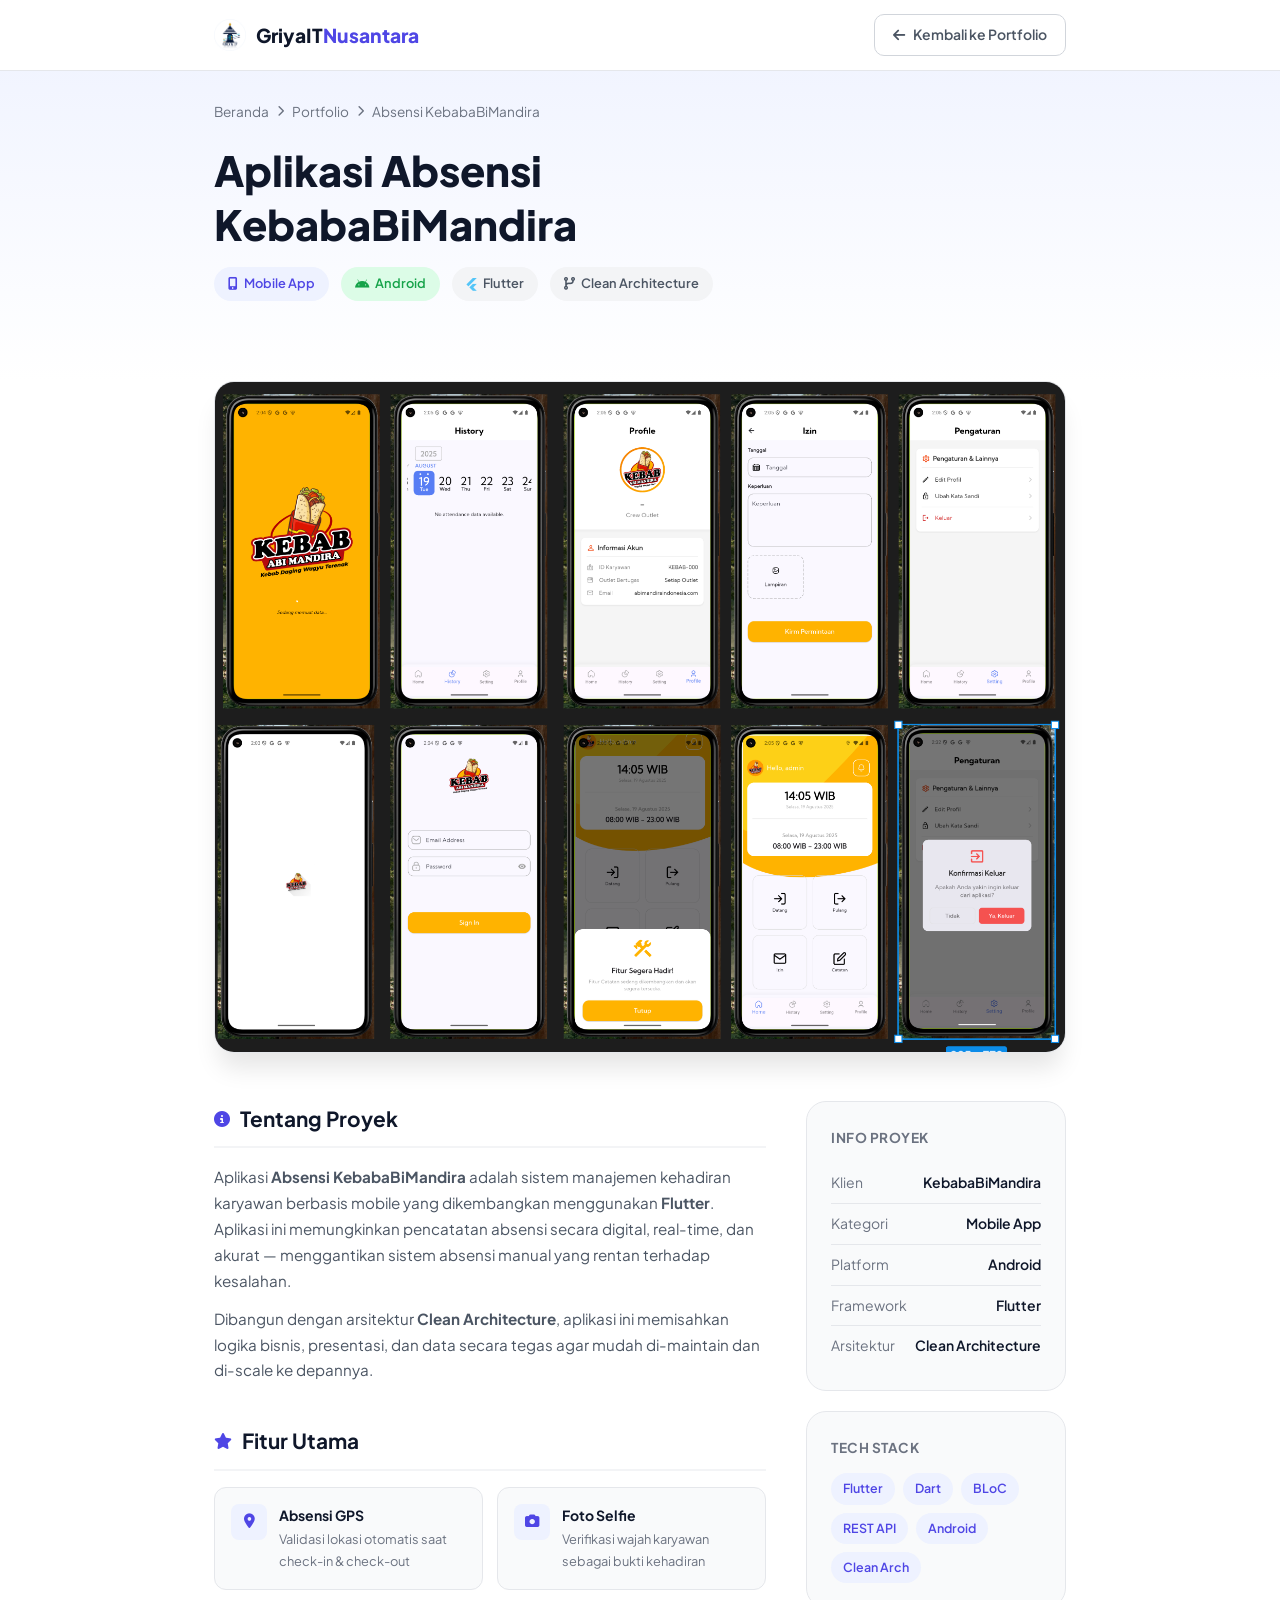
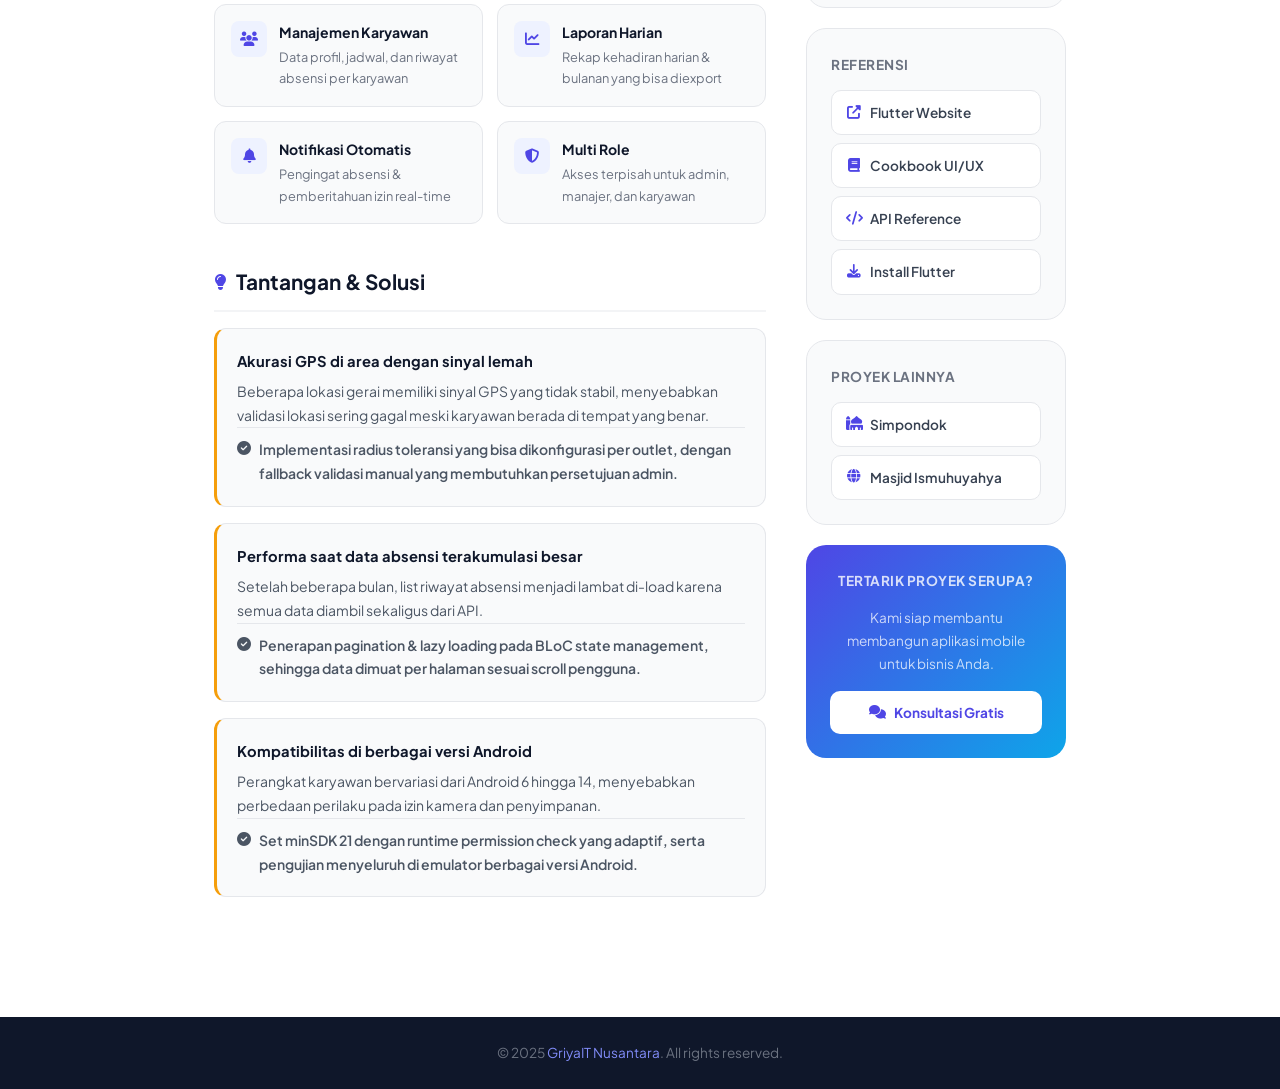
==== portfolio/abimandira.html @ e1f651b3 "first commit" ====
<!doctype html>
<html lang="id">
  <head>
    <meta charset="UTF-8" />
    <meta name="viewport" content="width=device-width, initial-scale=1.0" />
    <title>Absensi KebabaBiMandira — Detail Portfolio | GriyaIT Nusantara</title>
    <meta name="description" content="Aplikasi absensi karyawan berbasis Flutter untuk KebabaBiMandira. Mendukung Android & iOS dengan fitur GPS, kamera, dan laporan real-time." />
    <link rel="icon" type="image/png" href="../assets/icons/logoGriyaItNusantara.png" />
    <link rel="preconnect" href="https://fonts.googleapis.com" />
    <link rel="preconnect" href="https://fonts.gstatic.com" crossorigin />
    <link href="https://fonts.googleapis.com/css2?family=Plus+Jakarta+Sans:wght@400;500;600;700;800&display=swap" rel="stylesheet" />
    <link rel="stylesheet" href="https://cdnjs.cloudflare.com/ajax/libs/font-awesome/6.5.1/css/all.min.css" />
    <style>
      :root {
        --primary: #4f46e5;
        --primary-dark: #4338ca;
        --primary-light: #818cf8;
        --primary-bg: #eef2ff;
        --secondary: #0ea5e9;
        --accent: #f59e0b;
        --dark: #0f172a;
        --dark-2: #1e293b;
        --gray-700: #374151;
        --gray-600: #4b5563;
        --gray-500: #6b7280;
        --gray-400: #9ca3af;
        --gray-300: #d1d5db;
        --gray-200: #e5e7eb;
        --gray-100: #f3f4f6;
        --gray-50: #f9fafb;
        --white: #ffffff;
        --gradient: linear-gradient(135deg, #4f46e5 0%, #0ea5e9 100%);
        --shadow: 0 4px 6px -1px rgba(0,0,0,0.1);
        --shadow-lg: 0 20px 25px -5px rgba(0,0,0,0.1);
        --radius: 12px;
        --radius-lg: 20px;
        --transition: all 0.3s ease;
      }

      *, *::before, *::after { margin: 0; padding: 0; box-sizing: border-box; }

      body {
        font-family: 'Plus Jakarta Sans', -apple-system, sans-serif;
        color: var(--gray-700);
        line-height: 1.7;
        background: var(--white);
      }

      a { text-decoration: none; color: inherit; transition: var(--transition); }
      ul { list-style: none; }

      .container {
        max-width: 900px;
        margin: 0 auto;
        padding: 0 24px;
      }

      /* ===== NAVBAR ===== */
      .navbar {
        position: fixed;
        top: 0; left: 0; right: 0;
        z-index: 100;
        padding: 14px 0;
        background: rgba(255,255,255,0.95);
        backdrop-filter: blur(20px);
        border-bottom: 1px solid var(--gray-200);
      }

      .navbar .container {
        max-width: 900px;
        display: flex;
        align-items: center;
        justify-content: space-between;
      }

      .logo {
        display: flex;
        align-items: center;
        gap: 10px;
        font-weight: 800;
        font-size: 1.2rem;
      }

      .logo-img { height: 32px; width: auto; }
      .logo-text { color: var(--dark); }
      .highlight { color: var(--primary); }

      .back-btn {
        display: inline-flex;
        align-items: center;
        gap: 8px;
        padding: 8px 18px;
        border: 1.5px solid var(--gray-300);
        border-radius: 10px;
        font-size: 0.875rem;
        font-weight: 600;
        color: var(--gray-600);
      }

      .back-btn:hover {
        border-color: var(--primary);
        color: var(--primary);
        background: var(--primary-bg);
      }

      /* ===== HERO ===== */
      .detail-hero {
        padding: 100px 0 48px;
        background: linear-gradient(180deg, var(--primary-bg) 0%, var(--white) 100%);
      }

      .breadcrumb {
        display: flex;
        align-items: center;
        gap: 8px;
        font-size: 0.85rem;
        color: var(--gray-500);
        margin-bottom: 20px;
      }

      .breadcrumb a:hover { color: var(--primary); }
      .breadcrumb i { font-size: 0.7rem; }

      .detail-hero h1 {
        font-size: clamp(1.8rem, 4vw, 2.6rem);
        font-weight: 800;
        color: var(--dark);
        line-height: 1.3;
        margin-bottom: 16px;
      }

      .detail-meta {
        display: flex;
        align-items: center;
        gap: 12px;
        flex-wrap: wrap;
        margin-bottom: 32px;
      }

      .badge {
        display: inline-flex;
        align-items: center;
        gap: 6px;
        padding: 6px 14px;
        border-radius: 50px;
        font-size: 0.8rem;
        font-weight: 600;
      }

      .badge-category {
        background: var(--primary-bg);
        color: var(--primary);
      }

      .badge-tech {
        background: var(--gray-100);
        color: var(--gray-600);
      }

      .badge-platform {
        background: #dcfce7;
        color: #16a34a;
      }

      /* ===== SCREENSHOT ===== */
      .screenshot-section {
        margin-bottom: 48px;
      }

      .screenshot-wrapper {
        border-radius: var(--radius-lg);
        overflow: hidden;
        box-shadow: var(--shadow-lg);
        border: 1px solid var(--gray-200);
        background: var(--gray-50);
      }

      .screenshot-wrapper img {
        width: 100%;
        height: auto;
        display: block;
      }

      /* ===== CONTENT ===== */
      .detail-content {
        padding-bottom: 80px;
      }

      .content-grid {
        display: grid;
        grid-template-columns: 1fr 260px;
        gap: 40px;
        align-items: start;
      }

      /* Main content */
      .main-content section {
        margin-bottom: 40px;
      }

      .main-content h2 {
        font-size: 1.3rem;
        font-weight: 700;
        color: var(--dark);
        margin-bottom: 16px;
        padding-bottom: 10px;
        border-bottom: 2px solid var(--gray-100);
        display: flex;
        align-items: center;
        gap: 10px;
      }

      .main-content h2 i {
        color: var(--primary);
        font-size: 1rem;
      }

      .main-content h3 {
        font-size: 1rem;
        font-weight: 700;
        color: var(--dark-2);
        margin: 20px 0 10px;
      }

      .main-content p {
        color: var(--gray-600);
        font-size: 0.95rem;
        margin-bottom: 12px;
      }

      /* Steps */
      .step-list {
        display: flex;
        flex-direction: column;
        gap: 16px;
      }

      .step-item {
        display: flex;
        gap: 16px;
        padding: 20px;
        background: var(--gray-50);
        border-radius: var(--radius);
        border: 1px solid var(--gray-200);
      }

      .step-num {
        width: 36px;
        height: 36px;
        background: var(--gradient);
        color: var(--white);
        border-radius: 50%;
        display: flex;
        align-items: center;
        justify-content: center;
        font-weight: 800;
        font-size: 0.9rem;
        flex-shrink: 0;
      }

      .step-body h4 {
        font-size: 0.95rem;
        font-weight: 700;
        color: var(--dark);
        margin-bottom: 6px;
      }

      .step-body p {
        font-size: 0.88rem;
        color: var(--gray-500);
        margin: 0;
      }

      /* Code blocks */
      pre {
        background: var(--dark);
        color: #e2e8f0;
        padding: 16px 20px;
        border-radius: var(--radius);
        font-size: 0.82rem;
        overflow-x: auto;
        margin: 12px 0;
        line-height: 1.6;
        font-family: 'Fira Code', 'Courier New', monospace;
      }

      code {
        background: var(--primary-bg);
        color: var(--primary-dark);
        padding: 2px 8px;
        border-radius: 6px;
        font-size: 0.85rem;
        font-family: 'Fira Code', 'Courier New', monospace;
      }

      pre code {
        background: none;
        color: inherit;
        padding: 0;
      }

      /* Troubleshooting */
      .trouble-list {
        display: flex;
        flex-direction: column;
        gap: 12px;
      }

      .trouble-item {
        padding: 16px 20px;
        background: #fff7ed;
        border-left: 3px solid var(--accent);
        border-radius: 0 var(--radius) var(--radius) 0;
      }

      .trouble-item h4 {
        font-size: 0.9rem;
        font-weight: 700;
        color: var(--dark);
        margin-bottom: 4px;
      }

      .trouble-item p {
        font-size: 0.85rem;
        color: var(--gray-600);
        margin: 0;
      }

      /* Structure */
      .file-tree {
        background: var(--dark);
        color: #e2e8f0;
        padding: 20px;
        border-radius: var(--radius);
        font-family: 'Fira Code', 'Courier New', monospace;
        font-size: 0.82rem;
        line-height: 2;
      }

      .file-tree .dir { color: #93c5fd; }
      .file-tree .file { color: #d1d5db; }
      .file-tree .comment { color: #6b7280; }

      /* Sidebar */
      .sidebar {
        position: sticky;
        top: 90px;
        display: flex;
        flex-direction: column;
        gap: 20px;
      }

      .sidebar-card {
        padding: 24px;
        background: var(--gray-50);
        border-radius: var(--radius-lg);
        border: 1px solid var(--gray-200);
      }

      .sidebar-card h4 {
        font-size: 0.85rem;
        font-weight: 700;
        color: var(--gray-500);
        text-transform: uppercase;
        letter-spacing: 0.5px;
        margin-bottom: 14px;
      }

      .info-row {
        display: flex;
        justify-content: space-between;
        align-items: flex-start;
        padding: 8px 0;
        border-bottom: 1px solid var(--gray-200);
        font-size: 0.875rem;
        gap: 8px;
      }

      .info-row:last-child { border-bottom: none; }

      .info-row .label { color: var(--gray-500); flex-shrink: 0; }
      .info-row .value { color: var(--dark); font-weight: 600; text-align: right; }

      .tech-tags {
        display: flex;
        flex-wrap: wrap;
        gap: 8px;
      }

      .tech-tag {
        padding: 5px 12px;
        background: var(--primary-bg);
        color: var(--primary);
        border-radius: 50px;
        font-size: 0.78rem;
        font-weight: 600;
      }

      .link-list {
        display: flex;
        flex-direction: column;
        gap: 8px;
      }

      .link-list a {
        display: flex;
        align-items: center;
        gap: 8px;
        padding: 10px 14px;
        background: var(--white);
        border: 1px solid var(--gray-200);
        border-radius: 10px;
        font-size: 0.85rem;
        font-weight: 600;
        color: var(--gray-700);
      }

      .link-list a:hover {
        border-color: var(--primary);
        color: var(--primary);
        background: var(--primary-bg);
      }

      .link-list a i { color: var(--primary); width: 16px; text-align: center; }

      .cta-card {
        background: var(--gradient);
        border: none;
        text-align: center;
      }

      .cta-card h4 { color: rgba(255,255,255,0.8); }

      .cta-card p {
        font-size: 0.85rem;
        color: rgba(255,255,255,0.75);
        margin-bottom: 16px;
      }

      .btn-white-sm {
        display: inline-flex;
        align-items: center;
        gap: 8px;
        padding: 10px 20px;
        background: var(--white);
        color: var(--primary);
        border-radius: 10px;
        font-size: 0.85rem;
        font-weight: 700;
        width: 100%;
        justify-content: center;
      }

      .btn-white-sm:hover {
        background: var(--primary-bg);
      }

      /* ===== FOOTER ===== */
      .detail-footer {
        padding: 24px 0;
        background: var(--dark);
        text-align: center;
        color: var(--gray-500);
        font-size: 0.85rem;
      }

      .detail-footer a { color: var(--primary-light); }
      .detail-footer a:hover { color: var(--white); }

      /* ===== CLONE BOX ===== */
      .clone-box {
        display: flex;
        align-items: center;
        gap: 8px;
        background: var(--dark);
        border-radius: var(--radius);
        padding: 10px 14px;
        margin-bottom: 10px;
        overflow: hidden;
      }

      .clone-url {
        flex: 1;
        background: none;
        color: #93c5fd;
        padding: 0;
        font-size: 0.75rem;
        white-space: nowrap;
        overflow: hidden;
        text-overflow: ellipsis;
        font-family: 'Fira Code', 'Courier New', monospace;
      }

      .copy-btn {
        background: none;
        border: none;
        color: var(--gray-400);
        cursor: pointer;
        padding: 4px 6px;
        border-radius: 6px;
        flex-shrink: 0;
        transition: var(--transition);
        font-size: 0.9rem;
      }

      .copy-btn:hover { color: var(--white); background: rgba(255,255,255,0.1); }
      .copy-btn.copied { color: #4ade80; }

      .github-btn {
        display: flex;
        align-items: center;
        justify-content: center;
        gap: 8px;
        padding: 10px;
        background: var(--dark);
        color: var(--white);
        border-radius: 10px;
        font-size: 0.85rem;
        font-weight: 600;
        width: 100%;
        transition: var(--transition);
      }

      .github-btn:hover { background: #1a2234; transform: translateY(-2px); }

      /* Feature grid */
      .feature-grid {
        display: grid;
        grid-template-columns: 1fr 1fr;
        gap: 14px;
      }

      .feature-item {
        display: flex;
        align-items: flex-start;
        gap: 12px;
        padding: 16px;
        background: var(--gray-50);
        border-radius: var(--radius);
        border: 1px solid var(--gray-200);
      }

      .feature-icon {
        width: 36px;
        height: 36px;
        background: var(--primary-bg);
        color: var(--primary);
        border-radius: 8px;
        display: flex;
        align-items: center;
        justify-content: center;
        font-size: 0.9rem;
        flex-shrink: 0;
      }

      .feature-item h4 {
        font-size: 0.875rem;
        font-weight: 700;
        color: var(--dark);
        margin-bottom: 2px;
      }

      .feature-item p {
        font-size: 0.8rem;
        color: var(--gray-500);
        margin: 0;
      }

      /* Challenge list */
      .challenge-list {
        display: flex;
        flex-direction: column;
        gap: 16px;
      }

      .challenge-item {
        padding: 20px;
        background: var(--gray-50);
        border-radius: var(--radius);
        border: 1px solid var(--gray-200);
        border-left: 3px solid var(--accent);
      }

      .challenge-item h4 {
        font-size: 0.92rem;
        font-weight: 700;
        color: var(--dark);
        margin-bottom: 6px;
      }

      .challenge-item p {
        font-size: 0.875rem;
        color: var(--gray-600);
        margin: 0;
      }

      .solution {
        display: flex;
        align-items: flex-start;
        gap: 8px;
        margin-top: 10px;
        padding-top: 10px;
        border-top: 1px solid var(--gray-200);
        font-size: 0.875rem;
        color: #16a34a;
        font-weight: 600;
      }

      .solution i { margin-top: 3px; flex-shrink: 0; }

      /* ===== RESPONSIVE ===== */
      @media (max-width: 768px) {
        .content-grid {
          grid-template-columns: 1fr;
        }

        .sidebar {
          position: static;
          order: -1;
        }

        .feature-grid { grid-template-columns: 1fr; }

        .detail-meta { gap: 8px; }
      }
    </style>
  </head>
  <body>

    <!-- Navbar -->
    <nav class="navbar">
      <div class="container">
        <a href="../index.html" class="logo">
          <img src="../assets/icons/logoGriyaItNusantara.png" alt="GriyaIT Nusantara" class="logo-img">
          <span class="logo-text">GriyaIT<span class="highlight">Nusantara</span></span>
        </a>
        <a href="../index.html#portfolio" class="back-btn">
          <i class="fas fa-arrow-left"></i> Kembali ke Portfolio
        </a>
      </div>
    </nav>

    <!-- Hero -->
    <section class="detail-hero">
      <div class="container">
        <div class="breadcrumb">
          <a href="../index.html">Beranda</a>
          <i class="fas fa-chevron-right"></i>
          <a href="../index.html#portfolio">Portfolio</a>
          <i class="fas fa-chevron-right"></i>
          <span>Absensi KebabaBiMandira</span>
        </div>
        <h1>Aplikasi Absensi<br>KebabaBiMandira</h1>
        <div class="detail-meta">
          <span class="badge badge-category"><i class="fas fa-mobile-alt"></i> Mobile App</span>
          <span class="badge badge-platform"><i class="fab fa-android"></i> Android</span>
          <span class="badge badge-tech"><i class="fab fa-flutter" style="color:#54c5f8"></i> Flutter</span>
          <span class="badge badge-tech"><i class="fas fa-code-branch"></i> Clean Architecture</span>
        </div>
      </div>
    </section>

    <!-- Screenshot -->
    <div class="container">
      <div class="screenshot-section">
        <div class="screenshot-wrapper">
          <img src="../assets/images/portofolio/abimandiran_portofolio.png" alt="Screenshot Aplikasi Absensi KebabaBiMandira" loading="lazy">
        </div>
      </div>
    </div>

    <!-- Content -->
    <div class="container">
      <div class="detail-content">
        <div class="content-grid">

          <!-- Main -->
          <div class="main-content">

            <section>
              <h2><i class="fas fa-info-circle"></i> Tentang Proyek</h2>
              <p>
                Aplikasi <strong>Absensi KebabaBiMandira</strong> adalah sistem manajemen kehadiran karyawan berbasis mobile
                yang dikembangkan menggunakan <strong>Flutter</strong>. Aplikasi ini memungkinkan pencatatan absensi
                secara digital, real-time, dan akurat — menggantikan sistem absensi manual yang rentan terhadap kesalahan.
              </p>
              <p>
                Dibangun dengan arsitektur <strong>Clean Architecture</strong>, aplikasi ini memisahkan logika bisnis,
                presentasi, dan data secara tegas agar mudah di-maintain dan di-scale ke depannya.
              </p>
            </section>

            <section>
              <h2><i class="fas fa-star"></i> Fitur Utama</h2>
              <div class="feature-grid">
                <div class="feature-item">
                  <div class="feature-icon"><i class="fas fa-map-marker-alt"></i></div>
                  <div>
                    <h4>Absensi GPS</h4>
                    <p>Validasi lokasi otomatis saat check-in & check-out</p>
                  </div>
                </div>
                <div class="feature-item">
                  <div class="feature-icon"><i class="fas fa-camera"></i></div>
                  <div>
                    <h4>Foto Selfie</h4>
                    <p>Verifikasi wajah karyawan sebagai bukti kehadiran</p>
                  </div>
                </div>
                <div class="feature-item">
                  <div class="feature-icon"><i class="fas fa-users"></i></div>
                  <div>
                    <h4>Manajemen Karyawan</h4>
                    <p>Data profil, jadwal, dan riwayat absensi per karyawan</p>
                  </div>
                </div>
                <div class="feature-item">
                  <div class="feature-icon"><i class="fas fa-chart-line"></i></div>
                  <div>
                    <h4>Laporan Harian</h4>
                    <p>Rekap kehadiran harian & bulanan yang bisa diexport</p>
                  </div>
                </div>
                <div class="feature-item">
                  <div class="feature-icon"><i class="fas fa-bell"></i></div>
                  <div>
                    <h4>Notifikasi Otomatis</h4>
                    <p>Pengingat absensi & pemberitahuan izin real-time</p>
                  </div>
                </div>
                <div class="feature-item">
                  <div class="feature-icon"><i class="fas fa-shield-alt"></i></div>
                  <div>
                    <h4>Multi Role</h4>
                    <p>Akses terpisah untuk admin, manajer, dan karyawan</p>
                  </div>
                </div>
              </div>
            </section>

            <section>
              <h2><i class="fas fa-lightbulb"></i> Tantangan & Solusi</h2>
              <div class="challenge-list">
                <div class="challenge-item">
                  <h4>Akurasi GPS di area dengan sinyal lemah</h4>
                  <p>Beberapa lokasi gerai memiliki sinyal GPS yang tidak stabil, menyebabkan validasi lokasi sering gagal meski karyawan berada di tempat yang benar.</p>
                  <p class="solution"><i class="fas fa-check-circle"></i> Implementasi radius toleransi yang bisa dikonfigurasi per outlet, dengan fallback validasi manual yang membutuhkan persetujuan admin.</p>
                </div>
                <div class="challenge-item">
                  <h4>Performa saat data absensi terakumulasi besar</h4>
                  <p>Setelah beberapa bulan, list riwayat absensi menjadi lambat di-load karena semua data diambil sekaligus dari API.</p>
                  <p class="solution"><i class="fas fa-check-circle"></i> Penerapan pagination & lazy loading pada BLoC state management, sehingga data dimuat per halaman sesuai scroll pengguna.</p>
                </div>
                <div class="challenge-item">
                  <h4>Kompatibilitas di berbagai versi Android</h4>
                  <p>Perangkat karyawan bervariasi dari Android 6 hingga 14, menyebabkan perbedaan perilaku pada izin kamera dan penyimpanan.</p>
                  <p class="solution"><i class="fas fa-check-circle"></i> Set minSDK 21 dengan runtime permission check yang adaptif, serta pengujian menyeluruh di emulator berbagai versi Android.</p>
                </div>
              </div>
            </section>

          </div>

          <!-- Sidebar -->
          <aside class="sidebar">

            <div class="sidebar-card">
              <h4>Info Proyek</h4>
              <div class="info-row">
                <span class="label">Klien</span>
                <span class="value">KebabaBiMandira</span>
              </div>
              <div class="info-row">
                <span class="label">Kategori</span>
                <span class="value">Mobile App</span>
              </div>
              <div class="info-row">
                <span class="label">Platform</span>
                <span class="value">Android</span>
              </div>
              <div class="info-row">
                <span class="label">Framework</span>
                <span class="value">Flutter</span>
              </div>
              <div class="info-row">
                <span class="label">Arsitektur</span>
                <span class="value">Clean Architecture</span>
              </div>
            </div>

            <div class="sidebar-card">
              <h4>Tech Stack</h4>
              <div class="tech-tags">
                <span class="tech-tag">Flutter</span>
                <span class="tech-tag">Dart</span>
                <span class="tech-tag">BLoC</span>
                <span class="tech-tag">REST API</span>
                <span class="tech-tag">Android</span>
                <span class="tech-tag">Clean Arch</span>
              </div>
            </div>

            <div class="sidebar-card">
              <h4>Referensi</h4>
              <div class="link-list">
                <a href="https://flutter.dev" target="_blank">
                  <i class="fas fa-external-link-alt"></i> Flutter Website
                </a>
                <a href="https://docs.flutter.dev/cookbook" target="_blank">
                  <i class="fas fa-book"></i> Cookbook UI/UX
                </a>
                <a href="https://api.flutter.dev" target="_blank">
                  <i class="fas fa-code"></i> API Reference
                </a>
                <a href="https://docs.flutter.dev/get-started/install" target="_blank">
                  <i class="fas fa-download"></i> Install Flutter
                </a>
              </div>
            </div>

            <div class="sidebar-card">
              <h4>Proyek Lainnya</h4>
              <div class="link-list">
                <a href="simpondok.html">
                  <i class="fas fa-mosque"></i> Simpondok
                </a>
                <a href="masjidIsmuhuyahya.html">
                  <i class="fas fa-globe"></i> Masjid Ismuhuyahya
                </a>
              </div>
            </div>

            <div class="sidebar-card cta-card">
              <h4>Tertarik proyek serupa?</h4>
              <p>Kami siap membantu membangun aplikasi mobile untuk bisnis Anda.</p>
              <a href="../index.html#kontak" class="btn-white-sm">
                <i class="fas fa-comments"></i> Konsultasi Gratis
              </a>
            </div>

          </aside>
        </div>
      </div>
    </div>

    <!-- Footer -->
    <footer class="detail-footer">
      <p>&copy; 2025 <a href="../index.html">GriyaIT Nusantara</a>. All rights reserved.</p>
    </footer>

  </body>
</html>
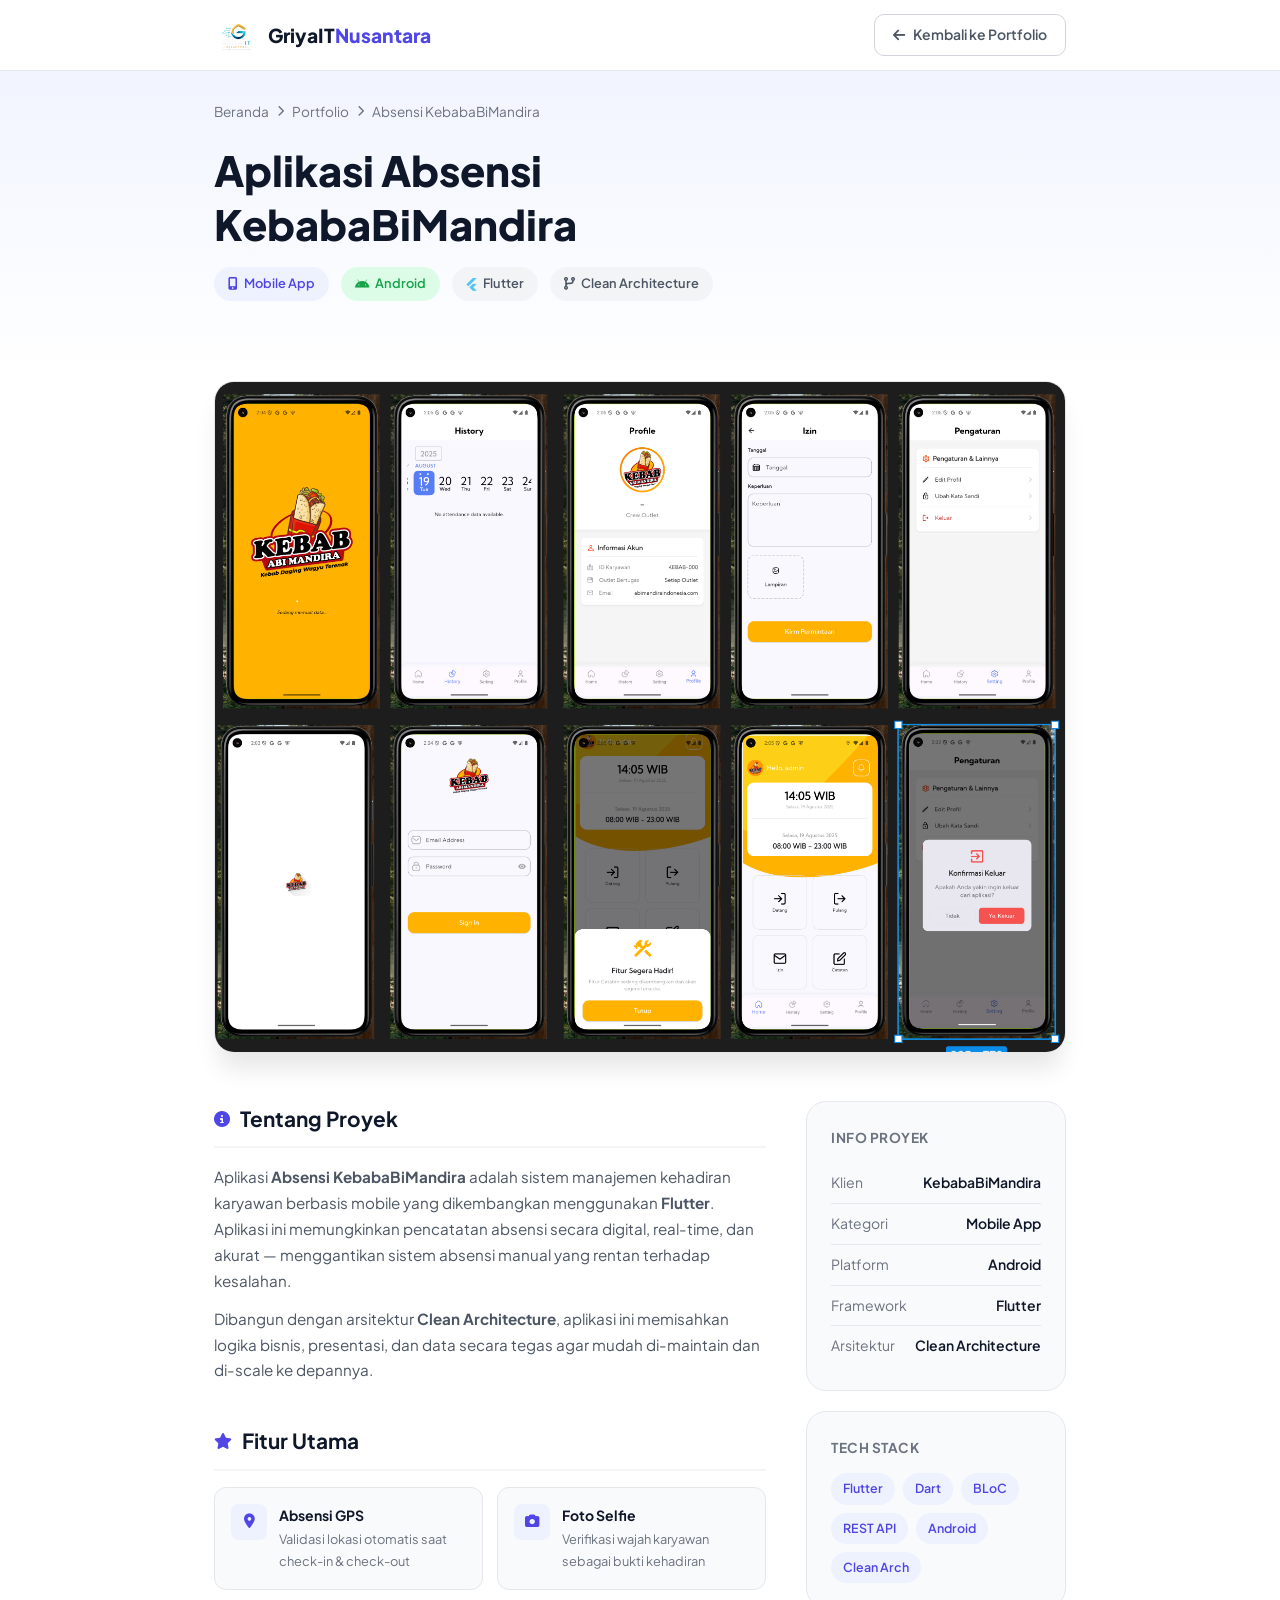
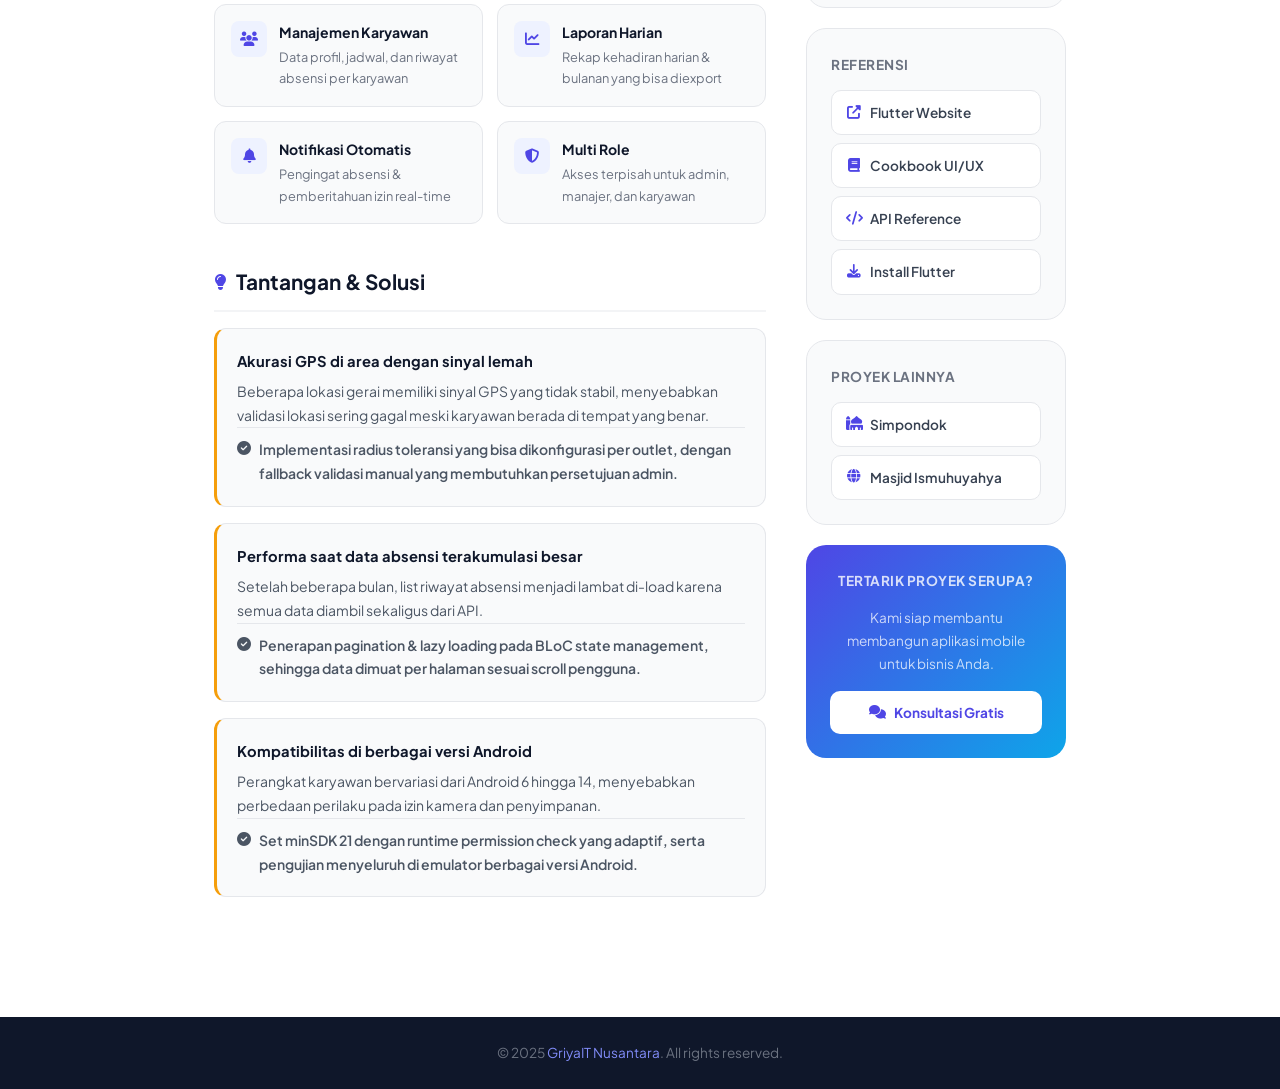
==== commit 5f5f18e1: "feat: add new icon & new portofolio" ====
--- a/portfolio/abimandira.html
+++ b/portfolio/abimandira.html
@@ -5,7 +5,7 @@
     <meta name="viewport" content="width=device-width, initial-scale=1.0" />
     <title>Absensi KebabaBiMandira — Detail Portfolio | GriyaIT Nusantara</title>
     <meta name="description" content="Aplikasi absensi karyawan berbasis Flutter untuk KebabaBiMandira. Mendukung Android & iOS dengan fitur GPS, kamera, dan laporan real-time." />
-    <link rel="icon" type="image/png" href="../assets/icons/logoGriyaItNusantara.png" />
+    <link rel="icon" type="image/png" href="../assets/icons/LOGOGRIYAITNUSANTARANEW.png" />
     <link rel="preconnect" href="https://fonts.googleapis.com" />
     <link rel="preconnect" href="https://fonts.gstatic.com" crossorigin />
     <link href="https://fonts.googleapis.com/css2?family=Plus+Jakarta+Sans:wght@400;500;600;700;800&display=swap" rel="stylesheet" />
@@ -631,7 +631,7 @@
     <nav class="navbar">
       <div class="container">
         <a href="../index.html" class="logo">
-          <img src="../assets/icons/logoGriyaItNusantara.png" alt="GriyaIT Nusantara" class="logo-img">
+          <img src="../assets/icons/LOGOGRIYAITNUSANTARANEW.png" alt="GriyaIT Nusantara" class="logo-img">
           <span class="logo-text">GriyaIT<span class="highlight">Nusantara</span></span>
         </a>
         <a href="../index.html#portfolio" class="back-btn">
